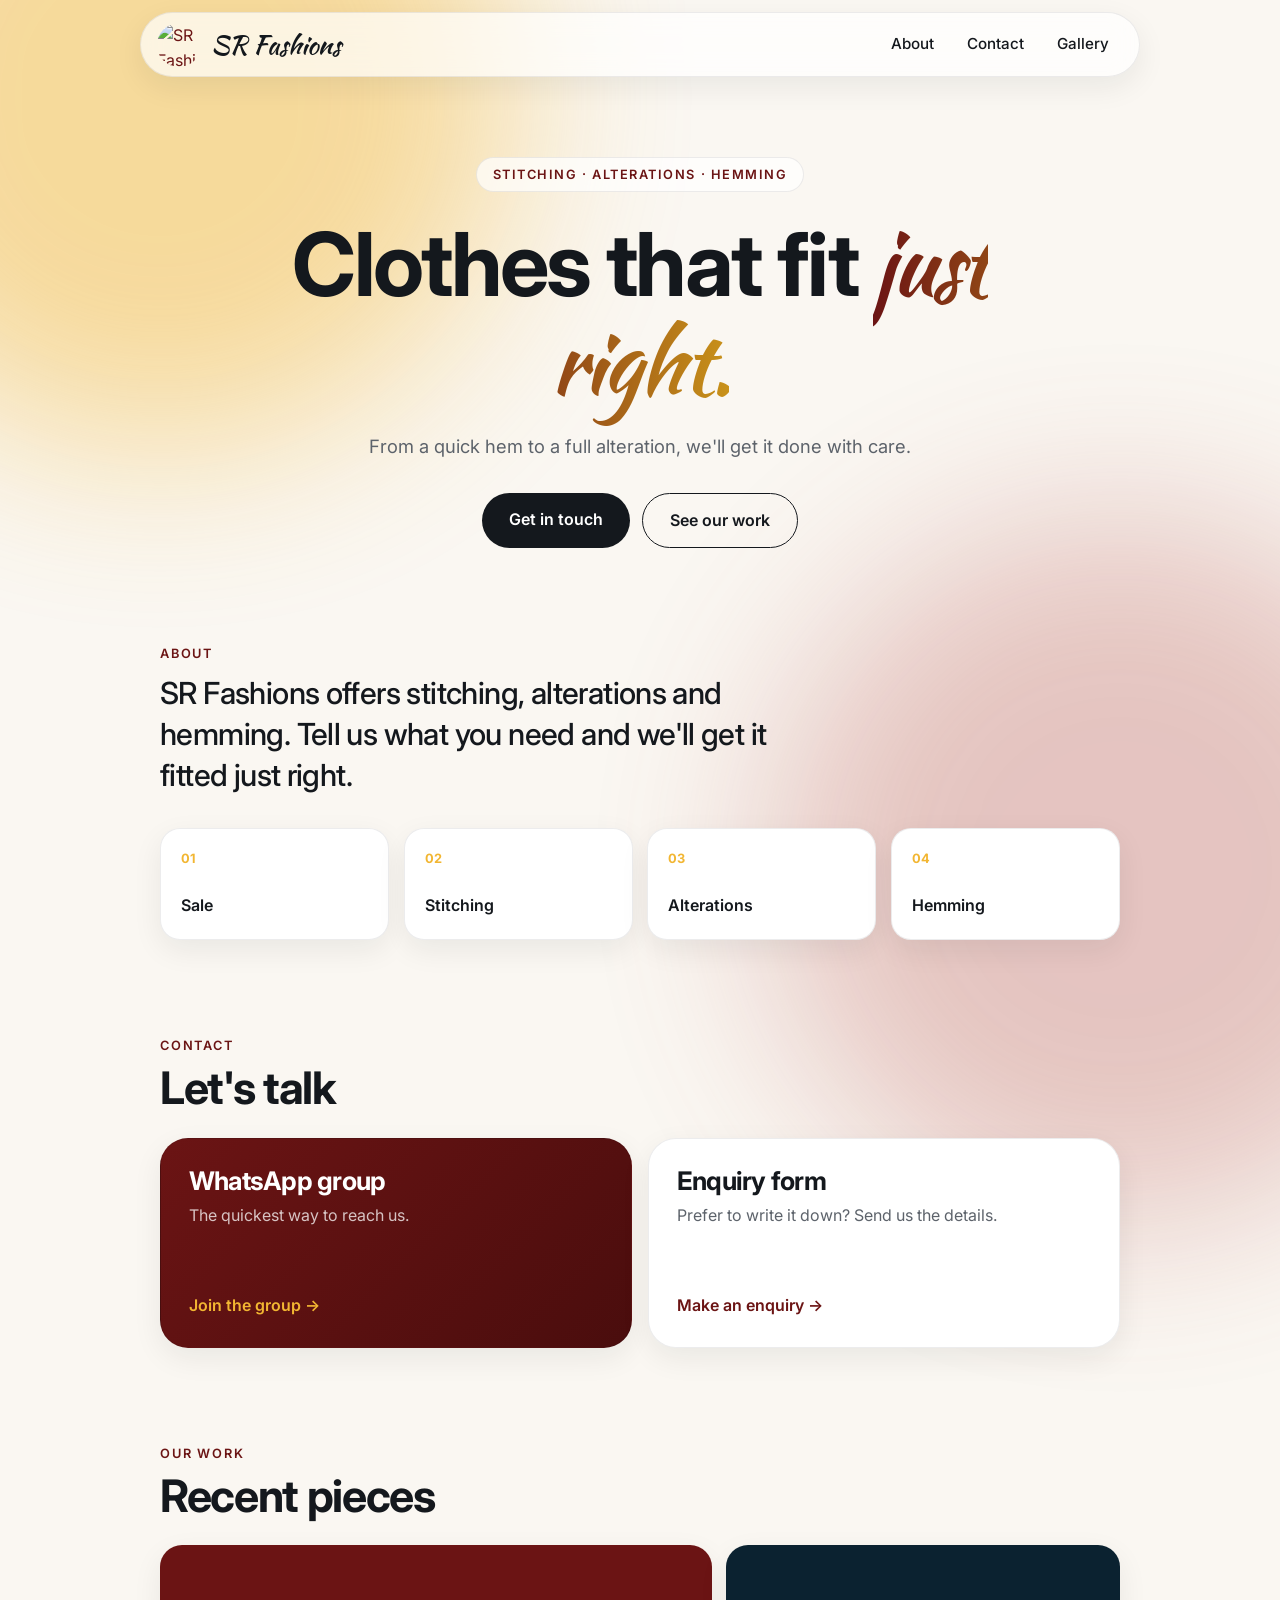
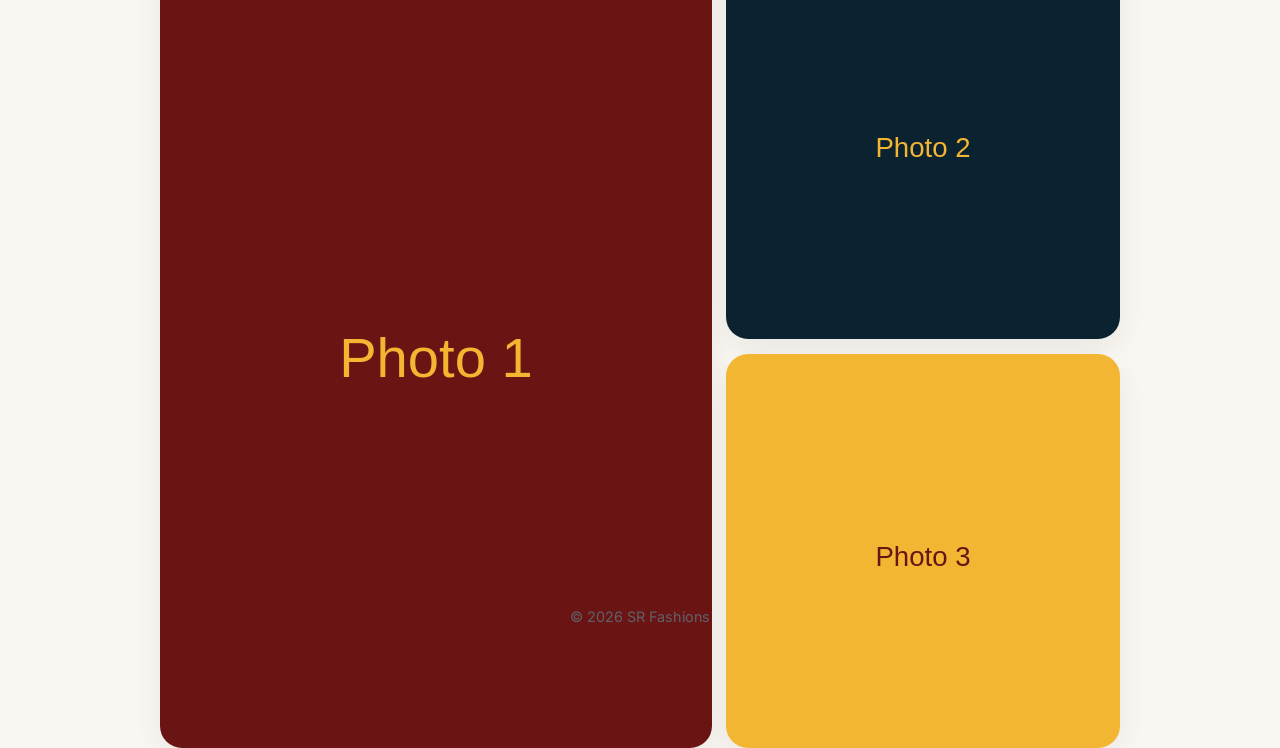
==== index.html @ e3315148 "Move files to top level" ====
<!DOCTYPE html>
<html lang="en-GB">
<head>
  <meta charset="UTF-8">
  <meta name="viewport" content="width=device-width, initial-scale=1">
  <title>SR Fashions | Stitching, Alterations &amp; Hemming</title>
  <meta name="description" content="SR Fashions offers sale, stitching, alterations and hemming. Get in touch to make an enquiry.">

  <!-- Lets the CSS know JavaScript is running, so the scroll animations only hide things when they can reveal them -->
  <script>document.documentElement.classList.add("js");</script>

  <!-- Fonts: Kaushan Script for the brand name, Inter for everything else -->
  <link rel="preconnect" href="https://fonts.googleapis.com">
  <link rel="preconnect" href="https://fonts.gstatic.com" crossorigin>
  <link href="https://fonts.googleapis.com/css2?family=Kaushan+Script&family=Inter:wght@400;500;600;700&display=swap" rel="stylesheet">

  <link rel="stylesheet" href="style.css">
  <script src="script.js" defer></script>
</head>
<body>

  <!-- NAVIGATION: sticks to the top while you scroll -->
  <header class="nav">
    <a class="nav-brand" href="index.html">
      <img class="logo" src="images/logo.png" alt="SR Fashions logo">
      <span class="brand">SR Fashions</span>
    </a>
    <nav class="nav-links" aria-label="Main">
      <a href="#about">About</a>
      <a href="#contact">Contact</a>
      <a href="gallery.html">Gallery</a>
    </nav>
  </header>

  <main>

    <!-- HERO -->
    <section class="hero reveal">
      <p class="eyebrow">Stitching &middot; Alterations &middot; Hemming</p>
      <h1>Clothes that fit <span class="accent">just right.</span></h1>
      <p class="lead">From a quick hem to a full alteration, we'll get it done with care.</p>
      <div class="buttons">
        <a class="button" href="#contact">Get in touch</a>
        <a class="button button-ghost" href="gallery.html">See our work</a>
      </div>
    </section>

    <!-- ABOUT -->
    <section class="section reveal" id="about">
      <p class="label">About</p>
      <!-- TODO: replace this with your own wording -->
      <p class="about-text">
        SR Fashions offers stitching, alterations and hemming. Tell us what you
        need and we'll get it fitted just right.
      </p>

      <!-- Services as small tiles -->
      <ul class="tiles">
        <li><span>01</span>Sale</li>
        <li><span>02</span>Stitching</li>
        <li><span>03</span>Alterations</li>
        <li><span>04</span>Hemming</li>
      </ul>
    </section>

    <!-- CONTACT -->
    <section class="section reveal" id="contact">
      <p class="label">Contact</p>
      <h2>Let's talk</h2>
      <div class="contact-grid">
        <!-- TODO: paste your real WhatsApp group invite link -->
        <a class="contact-card contact-dark" href="https://chat.whatsapp.com/HBY240DxSUoLeBFhK1lnaT" target="_blank" rel="noopener">
          <h3>WhatsApp group</h3>
          <p>The quickest way to reach us.</p>
          <span class="arrow">Join the group &rarr;</span>
        </a>
        <!-- TODO: paste your real form link (Google Forms works well) -->
        <a class="contact-card" href="https://forms.gle/2fCPQ9Nahna36ghp6" target="_blank" rel="noopener">
          <h3>Enquiry form</h3>
          <p>Prefer to write it down? Send us the details.</p>
          <span class="arrow">Make an enquiry &rarr;</span>
        </a>
      </div>
    </section>

    <!-- IMAGES: previews that click through to the gallery page -->
    <section class="section reveal" id="images">
      <p class="label">Our work</p>
      <h2>Recent pieces</h2>
      <a class="preview" href="gallery.html" aria-label="View the full gallery">
        <img src="images/sample-1.svg" alt="Example of our work 1">
        <img src="images/sample-2.svg" alt="Example of our work 2">
        <img src="images/sample-3.svg" alt="Example of our work 3">
      </a>
      <p class="more"><a href="gallery.html">View the full gallery &rarr;</a></p>
    </section>

  </main>

  <!-- FOOTER -->
  <footer>
    <p>&copy; 2026 SR Fashions</p>
  </footer>

</body>
</html>
---- style.css ----
/* ---------- Colours and sizes in one place, so they're easy to change ---------- */
:root {
  --maroon: #6b1414;     /* from the logo */
  --maroon-dark: #4a0d0d;
  --gold: #f2b632;       /* from the logo */
  --ink: #14181d;
  --muted: #5d636b;
  --bg: #faf7f2;
  --surface: #ffffff;
  --line: rgba(20, 24, 29, 0.08);
  --radius: 28px;
  --shadow: 0 10px 30px rgba(20, 24, 29, 0.07);
}

/* ---------- Basics ---------- */
* {
  box-sizing: border-box;
}

html {
  scroll-behavior: smooth;
  scroll-padding-top: 5.5rem;   /* stops the sticky nav covering section titles */
}

body {
  margin: 0;
  font-family: "Inter", system-ui, sans-serif;
  color: var(--ink);
  line-height: 1.6;
  background: var(--bg);
  -webkit-font-smoothing: antialiased;
}

/* Two soft blurred colour blobs sit behind everything */
body::before,
body::after {
  content: "";
  position: fixed;
  z-index: -1;
  width: 55vmax;
  height: 55vmax;
  border-radius: 50%;
  filter: blur(90px);
  opacity: 0.45;
  pointer-events: none;
}

body::before {
  top: -20vmax;
  left: -15vmax;
  background: var(--gold);
}

body::after {
  bottom: -25vmax;
  right: -15vmax;
  background: #b5524f;
  opacity: 0.3;
}

main,
footer {
  max-width: 1000px;
  margin-inline: auto;
  padding-inline: 1.25rem;
}

a {
  color: var(--maroon);
}

h1, h2, h3 {
  letter-spacing: -0.03em;
  line-height: 1.1;
}

/* ---------- Sticky navigation (frosted glass) ---------- */
.nav {
  position: sticky;
  top: 0.75rem;
  z-index: 10;
  display: flex;
  align-items: center;
  justify-content: space-between;
  max-width: 1000px;
  margin: 0.75rem auto 0;
  padding: 0.6rem 1rem;
  background: rgba(255, 255, 255, 0.7);
  backdrop-filter: blur(14px);
  -webkit-backdrop-filter: blur(14px);
  border: 1px solid var(--line);
  border-radius: 999px;
  box-shadow: var(--shadow);
}

/* The nav is narrower than the screen on small devices, so keep a gap each side */
@media (max-width: 1030px) {
  .nav {
    margin-inline: 0.75rem;
  }
}

.nav-brand {
  display: flex;
  align-items: center;
  gap: 0.65rem;
  text-decoration: none;
}

.logo {
  width: 44px;
  height: 44px;
  border-radius: 50%;
  object-fit: cover;
  transition: transform 0.6s ease;
}

.nav-brand:hover .logo {
  transform: rotate(360deg);
}

.brand {
  font-family: "Kaushan Script", cursive;
  font-size: 1.6rem;
  color: var(--ink);
  line-height: 1;
}

.nav-links {
  display: flex;
  gap: 0.25rem;
}

.nav-links a {
  padding: 0.45rem 0.9rem;
  border-radius: 999px;
  color: var(--ink);
  text-decoration: none;
  font-size: 0.95rem;
  font-weight: 500;
  transition: background 0.2s ease, color 0.2s ease;
}

.nav-links a:hover,
.nav-links a[aria-current="page"] {
  background: var(--ink);
  color: #fff;
}

/* ---------- Scroll reveal ---------- */
/* Only hide things when JavaScript is running, so nothing is lost without it */
.js .reveal {
  opacity: 0;
  transform: translateY(32px);
  transition: opacity 0.8s ease, transform 0.8s ease;
}

.js .reveal.visible {
  opacity: 1;
  transform: none;
}

/* ---------- Hero ---------- */
.hero {
  padding: 5rem 0 3rem;
  text-align: center;
}

.eyebrow {
  display: inline-block;
  margin: 0 0 1.5rem;
  padding: 0.4rem 1rem;
  background: rgba(255, 255, 255, 0.7);
  border: 1px solid var(--line);
  border-radius: 999px;
  font-size: 0.8rem;
  font-weight: 600;
  letter-spacing: 0.12em;
  text-transform: uppercase;
  color: var(--maroon);
}

.hero h1 {
  margin: 0 auto 1.25rem;
  max-width: 14ch;
  font-size: clamp(2.8rem, 9vw, 5.5rem);
  font-weight: 700;
}

/* Gradient on the highlighted words */
.accent {
  font-family: "Kaushan Script", cursive;
  font-weight: 400;
  background: linear-gradient(90deg, var(--maroon), #c9921a);
  -webkit-background-clip: text;
  background-clip: text;
  color: transparent;
}

.lead {
  max-width: 34rem;
  margin: 0 auto 2rem;
  font-size: 1.15rem;
  color: var(--muted);
}

/* ---------- Sections ---------- */
.section {
  padding: 3rem 0;
}

.label {
  margin: 0 0 0.5rem;
  font-size: 0.8rem;
  font-weight: 600;
  letter-spacing: 0.14em;
  text-transform: uppercase;
  color: var(--maroon);
}

.section h2 {
  margin: 0 0 1.5rem;
  font-size: clamp(1.9rem, 5vw, 2.8rem);
}

.about-text {
  max-width: 40rem;
  margin: 0 0 2rem;
  font-size: clamp(1.3rem, 3.5vw, 1.9rem);
  font-weight: 500;
  line-height: 1.35;
  letter-spacing: -0.02em;
}

/* ---------- Service tiles ---------- */
.tiles {
  display: grid;
  grid-template-columns: repeat(auto-fit, minmax(150px, 1fr));
  gap: 0.9rem;
  margin: 0;
  padding: 0;
  list-style: none;
}

.tiles li {
  padding: 1.25rem;
  background: var(--surface);
  border: 1px solid var(--line);
  border-radius: 20px;
  font-weight: 600;
  box-shadow: var(--shadow);
  transition: transform 0.3s ease, box-shadow 0.3s ease;
}

.tiles li span {
  display: block;
  margin-bottom: 1.5rem;
  font-size: 0.8rem;
  color: var(--gold);
  font-weight: 700;
}

.tiles li:hover {
  transform: translateY(-6px);
  box-shadow: 0 18px 36px rgba(107, 20, 20, 0.15);
}

/* ---------- Contact cards ---------- */
.contact-grid {
  display: grid;
  grid-template-columns: repeat(auto-fit, minmax(260px, 1fr));
  gap: 1rem;
}

.contact-card {
  display: flex;
  flex-direction: column;
  min-height: 210px;
  padding: 1.75rem;
  background: var(--surface);
  border: 1px solid var(--line);
  border-radius: var(--radius);
  box-shadow: var(--shadow);
  color: var(--ink);
  text-decoration: none;
  transition: transform 0.3s ease, box-shadow 0.3s ease;
}

.contact-card h3 {
  margin: 0 0 0.5rem;
  font-size: 1.6rem;
}

.contact-card p {
  margin: 0;
  color: var(--muted);
}

.contact-card .arrow {
  margin-top: auto;           /* pushes the link to the bottom of the card */
  font-weight: 600;
  color: var(--maroon);
  transition: transform 0.3s ease;
}

.contact-card:hover {
  transform: translateY(-8px);
  box-shadow: 0 22px 44px rgba(107, 20, 20, 0.18);
}

.contact-card:hover .arrow {
  transform: translateX(6px);
}

/* The dark version of the card */
.contact-dark {
  background: linear-gradient(135deg, var(--maroon), var(--maroon-dark));
  color: #fff;
}

.contact-dark p {
  color: rgba(255, 255, 255, 0.75);
}

.contact-dark .arrow {
  color: var(--gold);
}

/* ---------- Buttons ---------- */
.buttons {
  display: flex;
  flex-wrap: wrap;
  gap: 0.75rem;
  justify-content: center;
}

.button {
  display: inline-block;
  padding: 0.85rem 1.7rem;
  border-radius: 999px;
  background: var(--ink);
  color: #fff;
  text-decoration: none;
  font-weight: 600;
  transition: transform 0.2s ease, box-shadow 0.2s ease, background 0.2s ease;
}

.button:hover {
  transform: translateY(-3px);
  background: var(--maroon);
  box-shadow: 0 10px 20px rgba(107, 20, 20, 0.3);
}

.button-ghost {
  background: transparent;
  color: var(--ink);
  border: 1.5px solid var(--ink);
}

.button-ghost:hover {
  background: var(--ink);
  color: #fff;
}

/* ---------- Image previews and gallery ---------- */
/* Home page: one big photo on the left, two stacked on the right */
.preview {
  display: grid;
  grid-template-columns: 1.4fr 1fr;
  grid-template-rows: 1fr 1fr;
  gap: 0.9rem;
  height: clamp(300px, 55vw, 520px);
}

.preview img:first-child {
  grid-row: span 2;
}

.gallery {
  display: grid;
  grid-template-columns: repeat(auto-fill, minmax(220px, 1fr));
  gap: 0.9rem;
  margin-top: 1.5rem;
}

.preview img,
.gallery img {
  width: 100%;
  height: 100%;
  object-fit: cover;
  border-radius: 22px;
  box-shadow: var(--shadow);
  transition: transform 0.4s ease, box-shadow 0.4s ease;
}

.gallery img {
  aspect-ratio: 1 / 1;
  height: auto;
}

.preview img:hover,
.gallery img:hover {
  transform: scale(1.03);
  box-shadow: 0 20px 40px rgba(20, 24, 29, 0.2);
}

.more {
  margin: 1.25rem 0 0;
  font-weight: 600;
}

/* ---------- Footer ---------- */
footer {
  padding-block: 2rem 2.5rem;
  text-align: center;
  font-size: 0.9rem;
  color: var(--muted);
}

/* ---------- Small screens ---------- */
@media (max-width: 560px) {
  .hero {
    padding-top: 3rem;
  }

  .brand {
    font-size: 1.35rem;
  }

  .nav-links a {
    padding: 0.4rem 0.6rem;
    font-size: 0.85rem;
  }

  .logo {
    width: 38px;
    height: 38px;
  }
}

/* ---------- Respect people who turn animations off in their settings ---------- */
@media (prefers-reduced-motion: reduce) {
  html {
    scroll-behavior: auto;
  }

  * {
    transition: none !important;
  }

  .js .reveal {
    opacity: 1;
    transform: none;
  }
}
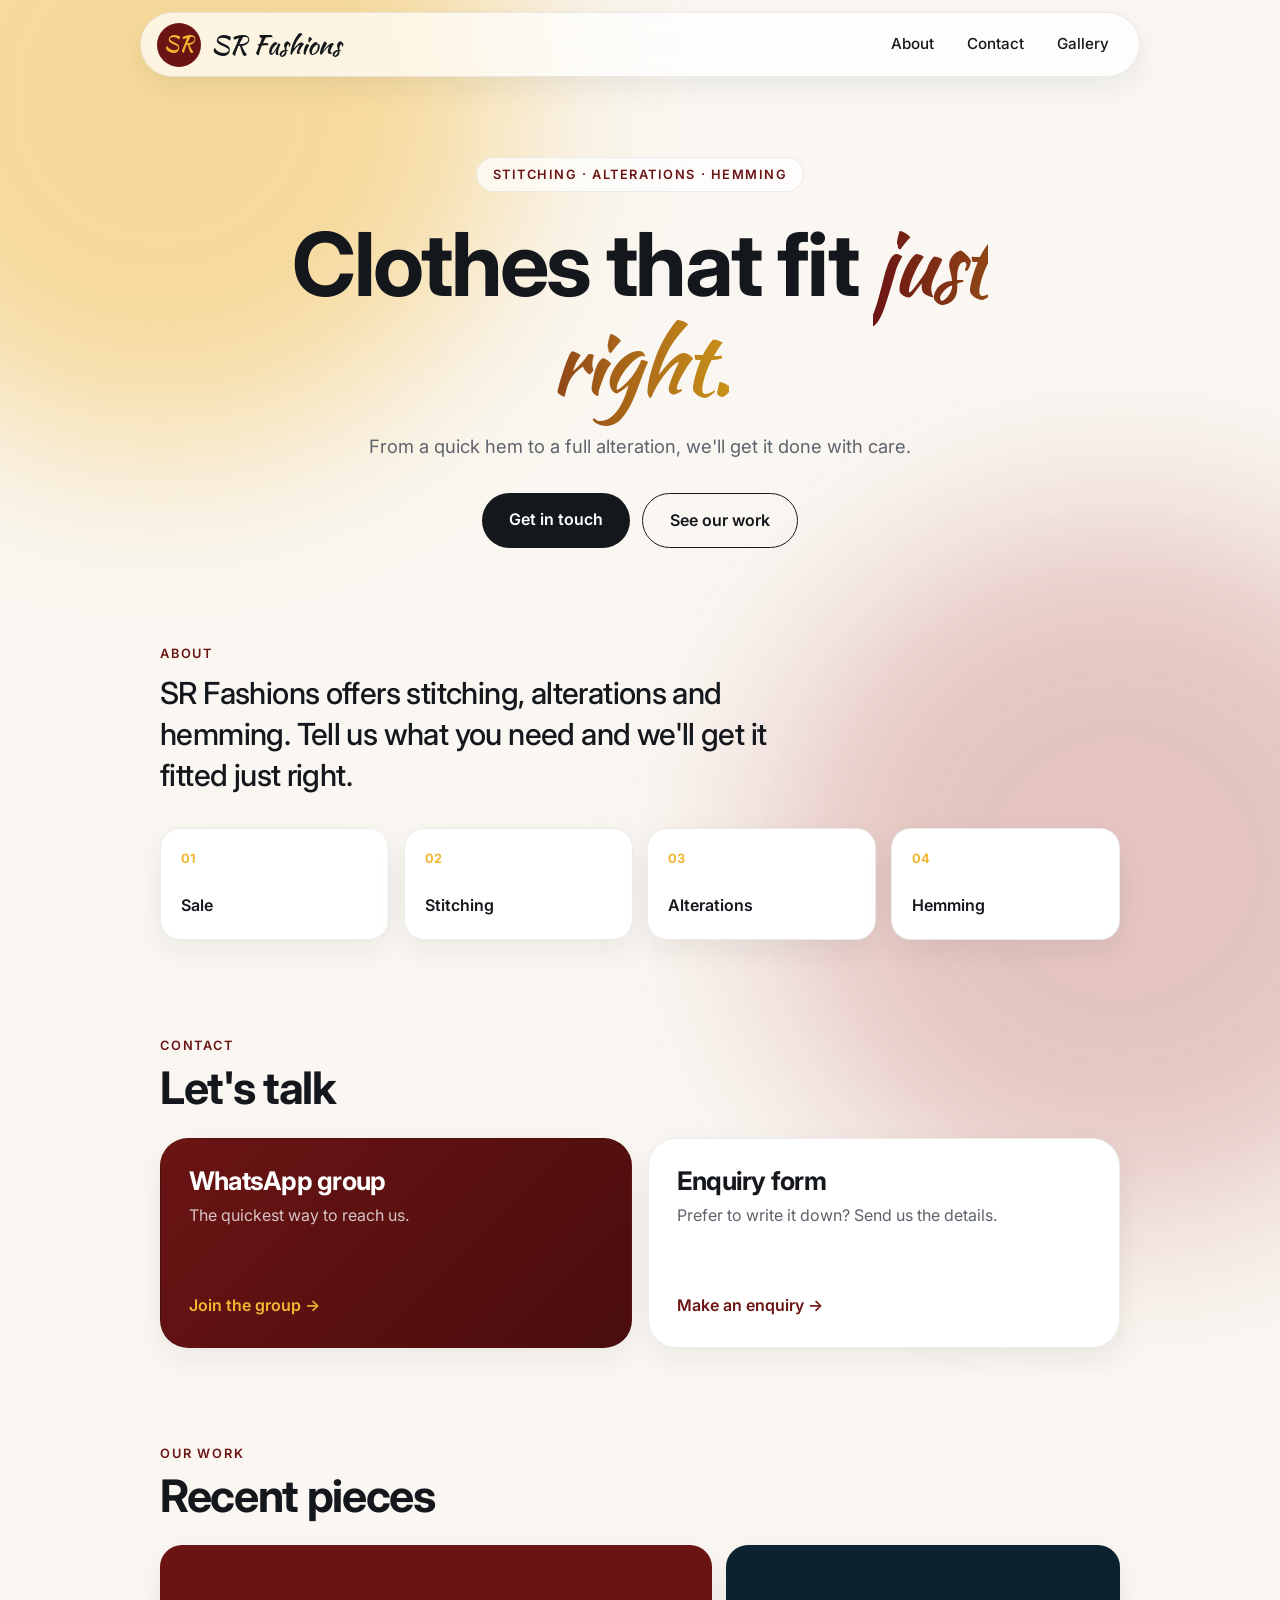
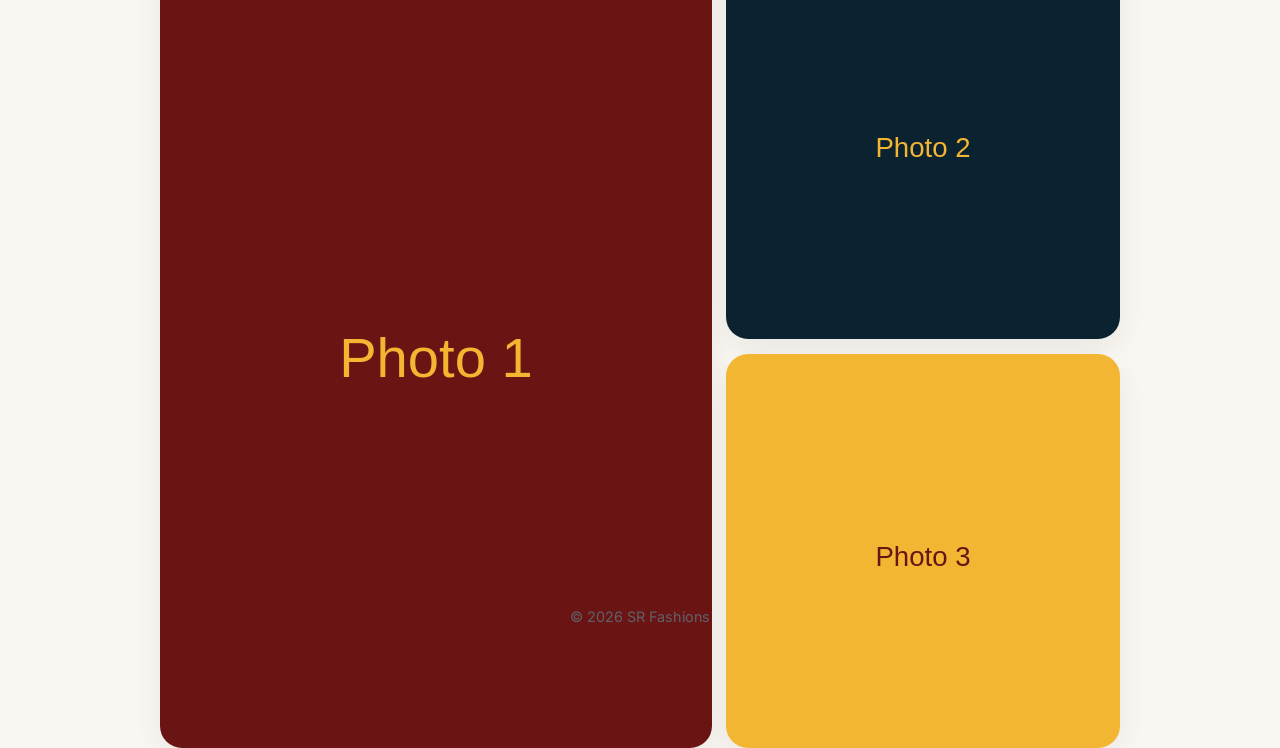
==== commit ae6d765c: "Change logo to SR text" ====
--- a/index.html
+++ b/index.html
@@ -22,7 +22,7 @@
   <!-- NAVIGATION: sticks to the top while you scroll -->
   <header class="nav">
     <a class="nav-brand" href="index.html">
-      <img class="logo" src="images/logo.png" alt="SR Fashions logo">
+      <span class="logo" aria-hidden="true">SR</span>
       <span class="brand">SR Fashions</span>
     </a>
     <nav class="nav-links" aria-label="Main">
--- a/style.css
+++ b/style.css
@@ -108,10 +108,16 @@
 }
 
 .logo {
+  display: grid;
+  place-items: center;
   width: 44px;
   height: 44px;
   border-radius: 50%;
-  object-fit: cover;
+  background: var(--maroon);
+  color: var(--gold);
+  font-family: "Kaushan Script", cursive;
+  font-size: 1.3rem;
+  line-height: 1;
   transition: transform 0.6s ease;
 }
 
